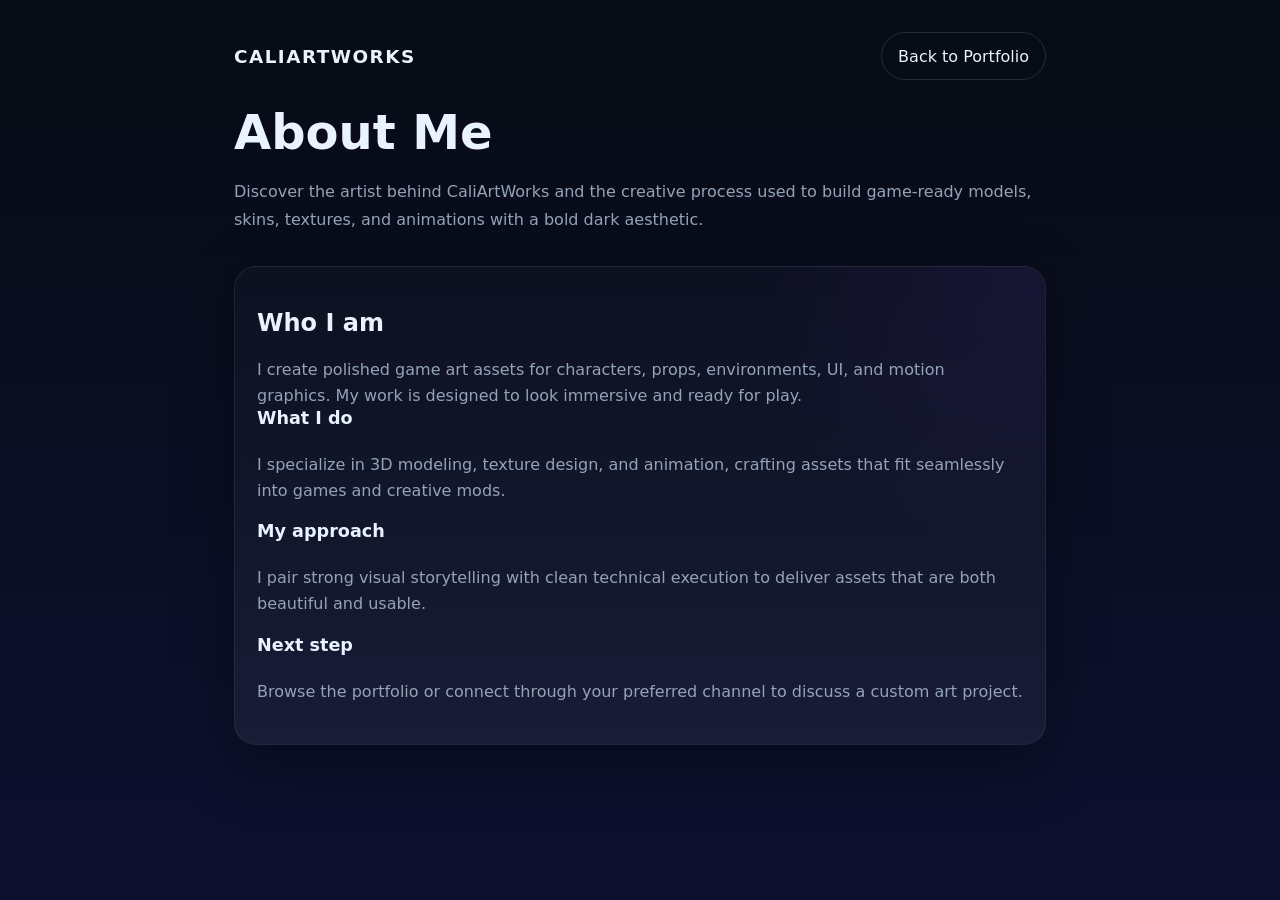
==== about.html @ d595a678 "Add CaliArtWorks portfolio and assets Add initial portfolio site for CaliArtWorks: new index.html wi" ====
<!DOCTYPE html>
<html lang="en">
<head>
  <meta charset="UTF-8" />
  <meta name="viewport" content="width=device-width, initial-scale=1.0" />
  <title>About Me - CaliArtWorks</title>
  <link rel="stylesheet" href="styles/style.css" />
</head>
<body class="about-page">
  <div class="container">
    <div class="topbar">
      <div class="brand">CaliArtWorks</div>
      <a href="index.html">Back to Portfolio</a>
    </div>
    <h1>About Me</h1>
    <p>Discover the artist behind CaliArtWorks and the creative process used to build game-ready models, skins, textures, and animations with a bold dark aesthetic.</p>

    <div class="card">
      <div class="card-content">
        <h2>Who I am</h2>
        <p>I create polished game art assets for characters, props, environments, UI, and motion graphics. My work is designed to look immersive and ready for play.</p>

        <div class="field">
          <h3>What I do</h3>
          <p>I specialize in 3D modeling, texture design, and animation, crafting assets that fit seamlessly into games and creative mods.</p>
        </div>

        <div class="field">
          <h3>My approach</h3>
          <p>I pair strong visual storytelling with clean technical execution to deliver assets that are both beautiful and usable.</p>
        </div>

        <div class="field">
          <h3>Next step</h3>
          <p>Browse the portfolio or connect through your preferred channel to discuss a custom art project.</p>
        </div>
      </div>
    </div>
  </div>
</body>
</html>
---- styles/style.css ----
:root {
  --bg: #070b14;
  --surface: #111827;
  --surface-strong: #1f2937;
  --text: #e9f2ff;
  --muted: #94a3b8;
  --accent: #7c3aed;
  --accent-soft: rgba(124, 58, 237, 0.18);
  --border: rgba(148, 163, 184, 0.18);
  --shadow: 0 20px 60px rgba(0, 0, 0, 0.35);
}

* {
  box-sizing: border-box;
}

body {
  margin: 0;
  min-height: 100vh;
  font-family: Inter, system-ui, sans-serif;
  color: var(--text);
  background: radial-gradient(circle at top left, rgba(124, 58, 237, 0.18), transparent 30%),
              radial-gradient(circle at bottom right, rgba(14, 165, 233, 0.14), transparent 25%),
              linear-gradient(180deg, #070b14 0%, #090f1c 100%);
}

body.about-page {
  background: linear-gradient(180deg, #070b14 0%, #0d1130 100%);
}

header {
  position: sticky;
  top: 0;
  z-index: 10;
  backdrop-filter: blur(18px);
  background: rgba(7, 11, 20, 0.86);
  border-bottom: 1px solid rgba(148, 163, 184, 0.12);
}

.navbar {
  max-width: 1180px;
  margin: 0 auto;
  padding: 18px 24px;
  display: flex;
  align-items: center;
  justify-content: space-between;
  gap: 16px;
}

.brand {
  display: flex;
  align-items: center;
  gap: 10px;
  font-size: 1.15rem;
  font-weight: 700;
  letter-spacing: 0.08em;
  text-transform: uppercase;
}

.brand span {
  color: var(--accent);
}

.nav-links {
  display: flex;
  flex-wrap: wrap;
  gap: 10px;
  align-items: center;
}

.nav-button,
.about-button {
  background: transparent;
  border: 1px solid rgba(148, 163, 184, 0.22);
  color: var(--text);
  padding: 0.75rem 1.1rem;
  border-radius: 999px;
  cursor: pointer;
  font-size: 0.95rem;
  transition: transform 0.18s ease, background 0.18s ease, border-color 0.18s ease;
}

.nav-button:hover,
.about-button:hover {
  transform: translateY(-1px);
  background: rgba(124, 58, 237, 0.12);
  border-color: rgba(124, 58, 237, 0.45);
}

.hero {
  max-width: 1180px;
  margin: 0 auto;
  padding: 42px 24px 22px;
}

.hero h1 {
  font-size: clamp(2.5rem, 5vw, 4rem);
  margin: 0;
  line-height: 1.02;
}

.hero p {
  max-width: 780px;
  margin: 18px 0 0;
  color: var(--muted);
  font-size: 1rem;
  line-height: 1.75;
}

.chooser {
  margin-top: 32px;
  display: flex;
  flex-wrap: wrap;
  gap: 12px;
}

.chooser button {
  border: 1px solid rgba(148, 163, 184, 0.2);
  background: rgba(255, 255, 255, 0.03);
  color: var(--text);
  border-radius: 999px;
  padding: 0.8rem 1rem;
  cursor: pointer;
  transition: background 0.18s ease, border-color 0.18s ease;
}

.chooser button.active,
.chooser button:hover {
  background: var(--accent-soft);
  border-color: var(--accent);
  color: #fff;
}

main {
  max-width: 1180px;
  margin: 0 auto;
  padding: 0 24px 42px;
}

.section {
  display: none;
  gap: 20px;
  margin-top: 26px;
}

.section.active {
  display: grid;
  grid-template-columns: repeat(auto-fit, minmax(240px, 1fr));
}

.card {
  background: linear-gradient(180deg, rgba(255, 255, 255, 0.02), rgba(255, 255, 255, 0.05));
  border: 1px solid rgba(148, 163, 184, 0.12);
  border-radius: 22px;
  padding: 22px;
  box-shadow: var(--shadow);
  position: relative;
  overflow: hidden;
  min-height: 180px;
}

.card::before {
  content: "";
  position: absolute;
  inset: 0;
  background: radial-gradient(circle at top right, rgba(124, 58, 237, 0.12), transparent 32%);
  opacity: 0.8;
  pointer-events: none;
}

.card img,
.card video {
  width: 100%;
  height: auto;
  border-radius: 18px;
  display: block;
  margin-bottom: 18px;
  object-fit: cover;
}

.media-placeholder {
  width: 100%;
  min-height: 180px;
  border-radius: 18px;
  background: rgba(255, 255, 255, 0.05);
  display: flex;
  align-items: center;
  justify-content: center;
  color: var(--muted);
  font-size: 0.95rem;
  margin-bottom: 18px;
  text-align: center;
  padding: 18px;
}

.card-content {
  position: relative;
  z-index: 1;
  height: 100%;
  display: flex;
  flex-direction: column;
  justify-content: space-between;
}

.card h3 {
  margin: 0 0 14px;
  font-size: 1.1rem;
}

.card p {
  margin: 0;
  color: var(--muted);
  line-height: 1.6;
}

.hint {
  margin-top: 22px;
  padding: 16px 18px;
  border-radius: 18px;
  background: rgba(71, 85, 105, 0.14);
  border: 1px solid rgba(148, 163, 184, 0.12);
  color: var(--muted);
  display: inline-flex;
}

.cta-row {
  display: flex;
  flex-wrap: wrap;
  gap: 14px;
  margin-top: 26px;
  align-items: center;
}

.cta-row a {
  color: #eff6ff;
  text-decoration: none;
  border-bottom: 1px dashed rgba(255, 255, 255, 0.28);
}

.container {
  max-width: 860px;
  margin: 0 auto;
  padding: 32px 24px;
}

.topbar {
  display: flex;
  justify-content: space-between;
  align-items: center;
  gap: 16px;
  margin-bottom: 24px;
}

.topbar a {
  color: var(--text);
  text-decoration: none;
  border: 1px solid rgba(148, 163, 184, 0.2);
  padding: 0.85rem 1rem;
  border-radius: 999px;
  transition: background 0.18s ease;
}

.topbar a:hover {
  background: rgba(124, 58, 237, 0.12);
}

h1 {
  margin: 0;
  font-size: clamp(2rem, 4vw, 3rem);
}

p {
  color: var(--muted);
  line-height: 1.75;
  margin: 18px 0 32px;
}

.card.form-card {
  background: rgba(255, 255, 255, 0.03);
  border: 1px solid rgba(148, 163, 184, 0.14);
  border-radius: 28px;
  padding: 28px;
  box-shadow: 0 28px 60px rgba(0, 0, 0, 0.25);
}

.field {
  display: grid;
  gap: 10px;
  margin-bottom: 18px;
}

label {
  color: #cbd5e1;
  font-size: 0.95rem;
  font-weight: 600;
}

input,
textarea {
  width: 100%;
  border: 1px solid rgba(148, 163, 184, 0.18);
  border-radius: 16px;
  background: rgba(15, 23, 42, 0.95);
  color: var(--text);
  padding: 14px 16px;
  font-size: 1rem;
  outline: none;
}

textarea {
  min-height: 170px;
  resize: vertical;
}

.submit-button {
  display: inline-flex;
  align-items: center;
  justify-content: center;
  padding: 0.95rem 1.5rem;
  background: linear-gradient(135deg, #7c3aed, #38bdf8);
  border: none;
  color: #fff;
  border-radius: 999px;
  font-size: 1rem;
  cursor: pointer;
  transition: transform 0.18s ease;
}

.submit-button:hover {
  transform: translateY(-1px);
}

.note {
  margin-top: 20px;
  color: var(--muted);
  font-size: 0.95rem;
}

@media (max-width: 720px) {
  .navbar {
    flex-direction: column;
    align-items: stretch;
  }

  .hero {
    padding-top: 24px;
  }
}
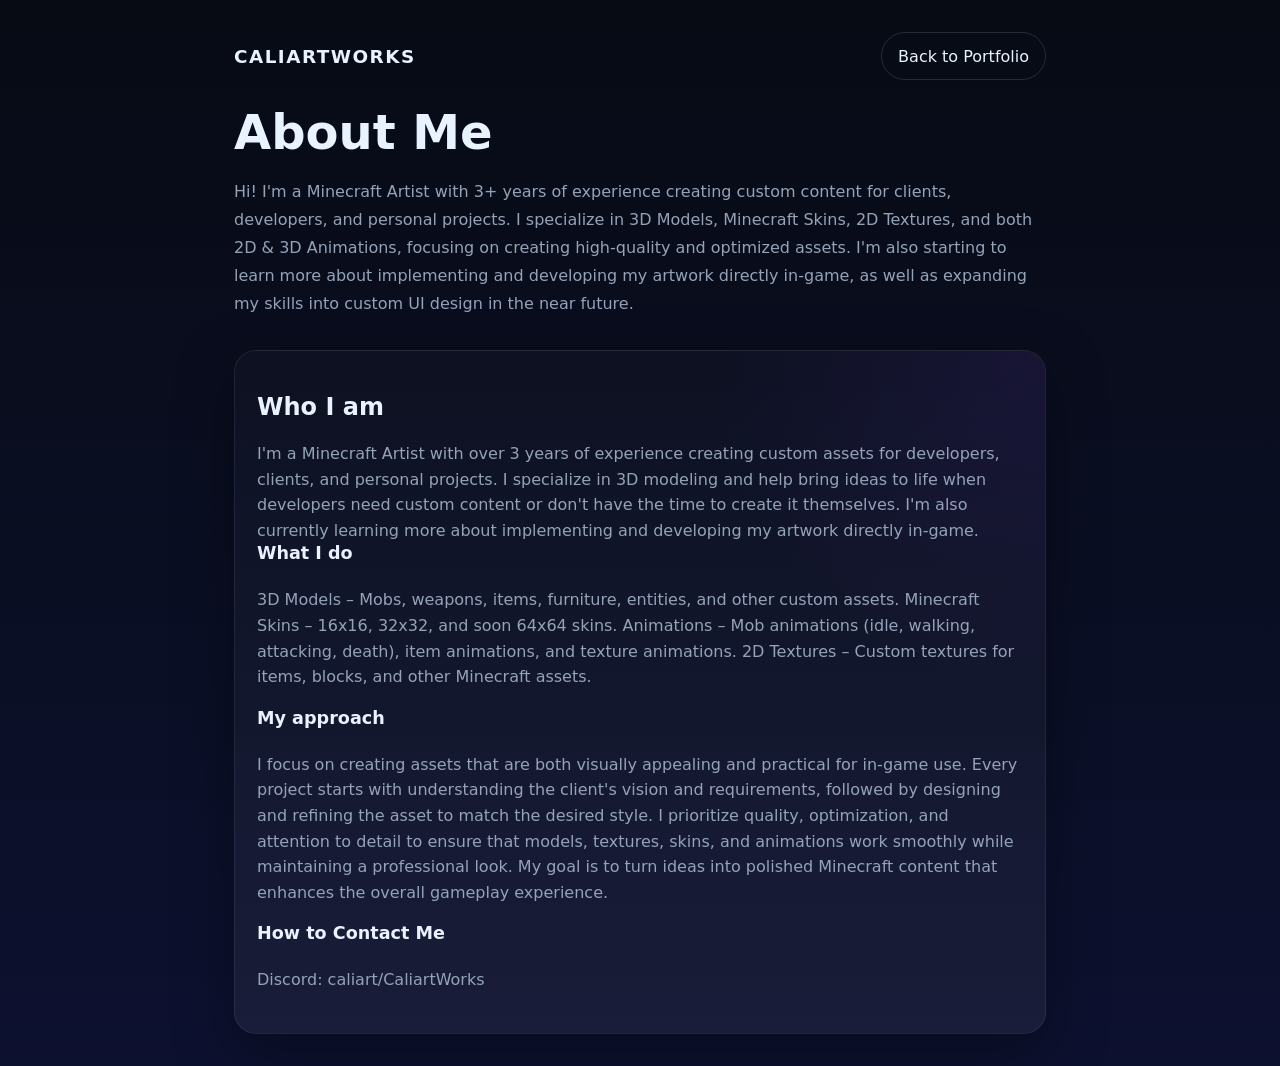
==== commit de12d8fd: "Update About page, remove contact, tweak CSS Replace the About page copy with an expanded bio, detai" ====
--- a/about.html
+++ b/about.html
@@ -1,11 +1,13 @@
 <!DOCTYPE html>
 <html lang="en">
+
 <head>
   <meta charset="UTF-8" />
   <meta name="viewport" content="width=device-width, initial-scale=1.0" />
   <title>About Me - CaliArtWorks</title>
   <link rel="stylesheet" href="styles/style.css" />
 </head>
+
 <body class="about-page">
   <div class="container">
     <div class="topbar">
@@ -13,29 +15,43 @@
       <a href="index.html">Back to Portfolio</a>
     </div>
     <h1>About Me</h1>
-    <p>Discover the artist behind CaliArtWorks and the creative process used to build game-ready models, skins, textures, and animations with a bold dark aesthetic.</p>
+    <p>Hi! I'm a Minecraft Artist with 3+ years of experience creating custom content for clients, developers, and
+      personal projects. I specialize in 3D Models, Minecraft Skins, 2D Textures, and both 2D & 3D Animations, focusing
+      on creating high-quality and optimized assets. I'm also starting to learn more about implementing and developing
+      my artwork directly in-game, as well as expanding my skills into custom UI design in the near future.</p>
 
     <div class="card">
       <div class="card-content">
         <h2>Who I am</h2>
-        <p>I create polished game art assets for characters, props, environments, UI, and motion graphics. My work is designed to look immersive and ready for play.</p>
+        <p>I'm a Minecraft Artist with over 3 years of experience creating custom assets for developers, clients, and
+          personal projects. I specialize in 3D modeling and help bring ideas to life when developers need custom
+          content or don't have the time to create it themselves. I'm also currently learning more about implementing
+          and developing my artwork directly in-game.</p>
 
         <div class="field">
           <h3>What I do</h3>
-          <p>I specialize in 3D modeling, texture design, and animation, crafting assets that fit seamlessly into games and creative mods.</p>
+          <p>3D Models – Mobs, weapons, items, furniture, entities, and other custom assets.
+            Minecraft Skins – 16x16, 32x32, and soon 64x64 skins.
+            Animations – Mob animations (idle, walking, attacking, death), item animations, and texture animations.
+            2D Textures – Custom textures for items, blocks, and other Minecraft assets.</p>
         </div>
 
         <div class="field">
           <h3>My approach</h3>
-          <p>I pair strong visual storytelling with clean technical execution to deliver assets that are both beautiful and usable.</p>
+          <p>I focus on creating assets that are both visually appealing and practical for in-game use. Every project
+            starts with understanding the client's vision and requirements, followed by designing and refining the asset
+            to match the desired style. I prioritize quality, optimization, and attention to detail to ensure that
+            models, textures, skins, and animations work smoothly while maintaining a professional look. My goal is to
+            turn ideas into polished Minecraft content that enhances the overall gameplay experience.</p>
         </div>
 
         <div class="field">
-          <h3>Next step</h3>
-          <p>Browse the portfolio or connect through your preferred channel to discuss a custom art project.</p>
+          <h3>How to Contact Me</h3>
+          <p>Discord: caliart/CaliartWorks</p>
         </div>
       </div>
     </div>
   </div>
 </body>
-</html>
+
+</html>
--- a/styles/style.css
+++ b/styles/style.css
@@ -73,6 +73,7 @@
   background: transparent;
   border: 1px solid rgba(148, 163, 184, 0.22);
   color: var(--text);
+  text-decoration: none;
   padding: 0.75rem 1.1rem;
   border-radius: 999px;
   cursor: pointer;
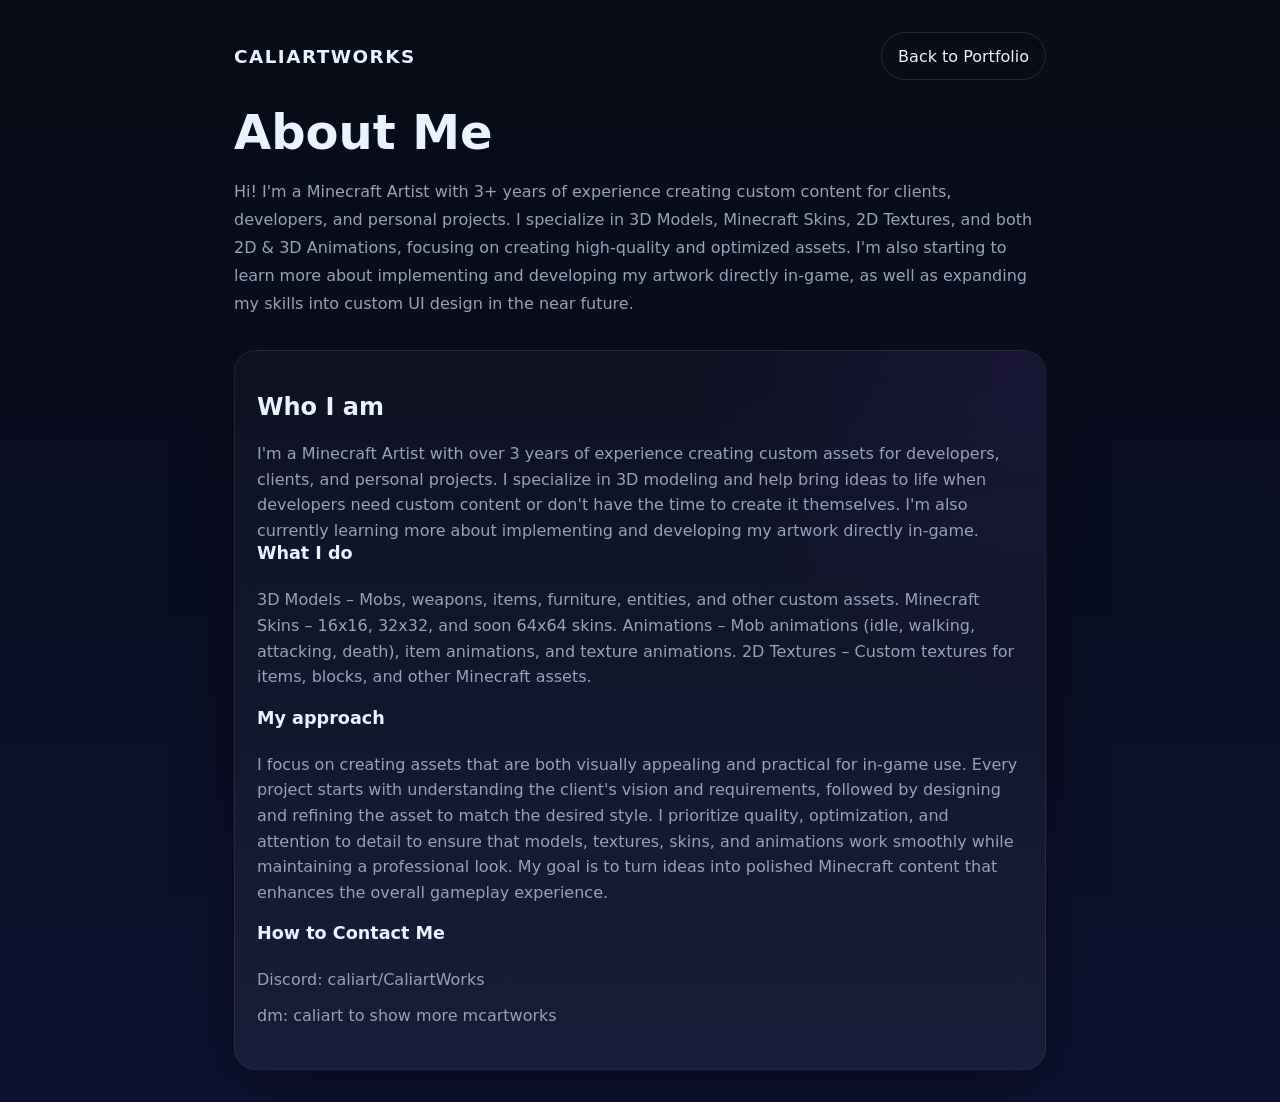
==== commit d6ab1a0f: "Add DM contact and reformat index.html Add a DM contact line to about.html and reformat index.html (" ====
--- a/about.html
+++ b/about.html
@@ -48,6 +48,7 @@
         <div class="field">
           <h3>How to Contact Me</h3>
           <p>Discord: caliart/CaliartWorks</p>
+          <p>dm: caliart to show more mcartworks</p>
         </div>
       </div>
     </div>
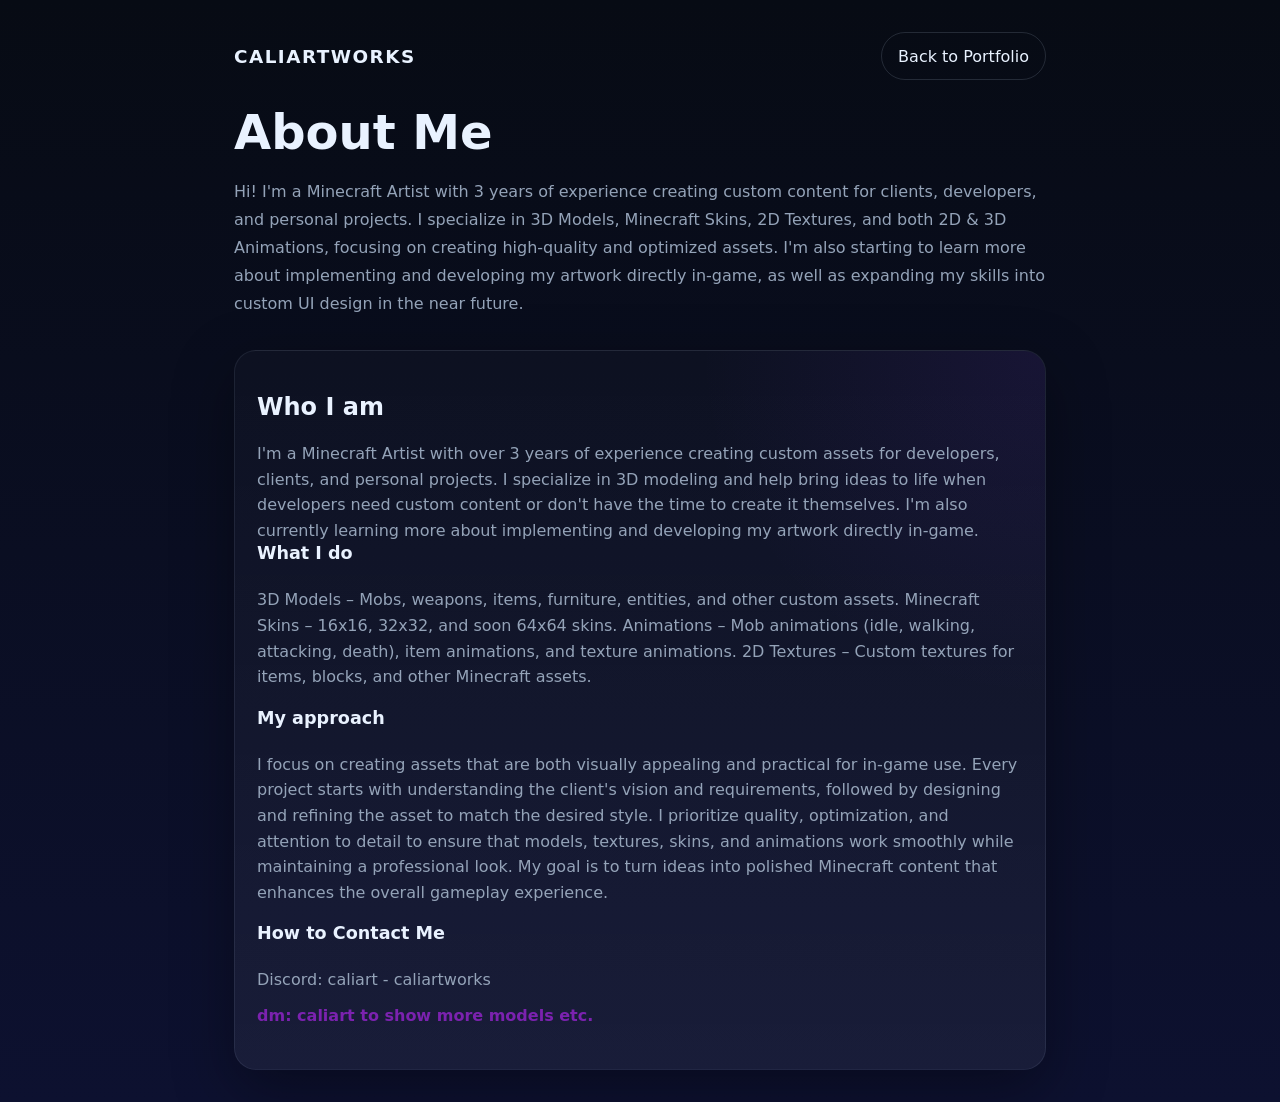
==== commit 66e25231: "about, index.html and style css" ====
--- a/about.html
+++ b/about.html
@@ -15,7 +15,7 @@
       <a href="index.html">Back to Portfolio</a>
     </div>
     <h1>About Me</h1>
-    <p>Hi! I'm a Minecraft Artist with 3+ years of experience creating custom content for clients, developers, and
+    <p>Hi! I'm a Minecraft Artist with 3 years of experience creating custom content for clients, developers, and
       personal projects. I specialize in 3D Models, Minecraft Skins, 2D Textures, and both 2D & 3D Animations, focusing
       on creating high-quality and optimized assets. I'm also starting to learn more about implementing and developing
       my artwork directly in-game, as well as expanding my skills into custom UI design in the near future.</p>
@@ -47,8 +47,8 @@
 
         <div class="field">
           <h3>How to Contact Me</h3>
-          <p>Discord: caliart/CaliartWorks</p>
-          <p>dm: caliart to show more mcartworks</p>
+          <p>Discord: caliart - caliartworks</p>
+          <p class="field-description">dm: caliart to show more models etc.</p>
         </div>
       </div>
     </div>
--- a/styles/style.css
+++ b/styles/style.css
@@ -289,6 +289,11 @@
   gap: 10px;
   margin-bottom: 18px;
 }
+.field p.field-description {
+  color: rgb(123, 34, 175);
+  font-weight: bold;
+  
+}
 
 label {
   color: #cbd5e1;
